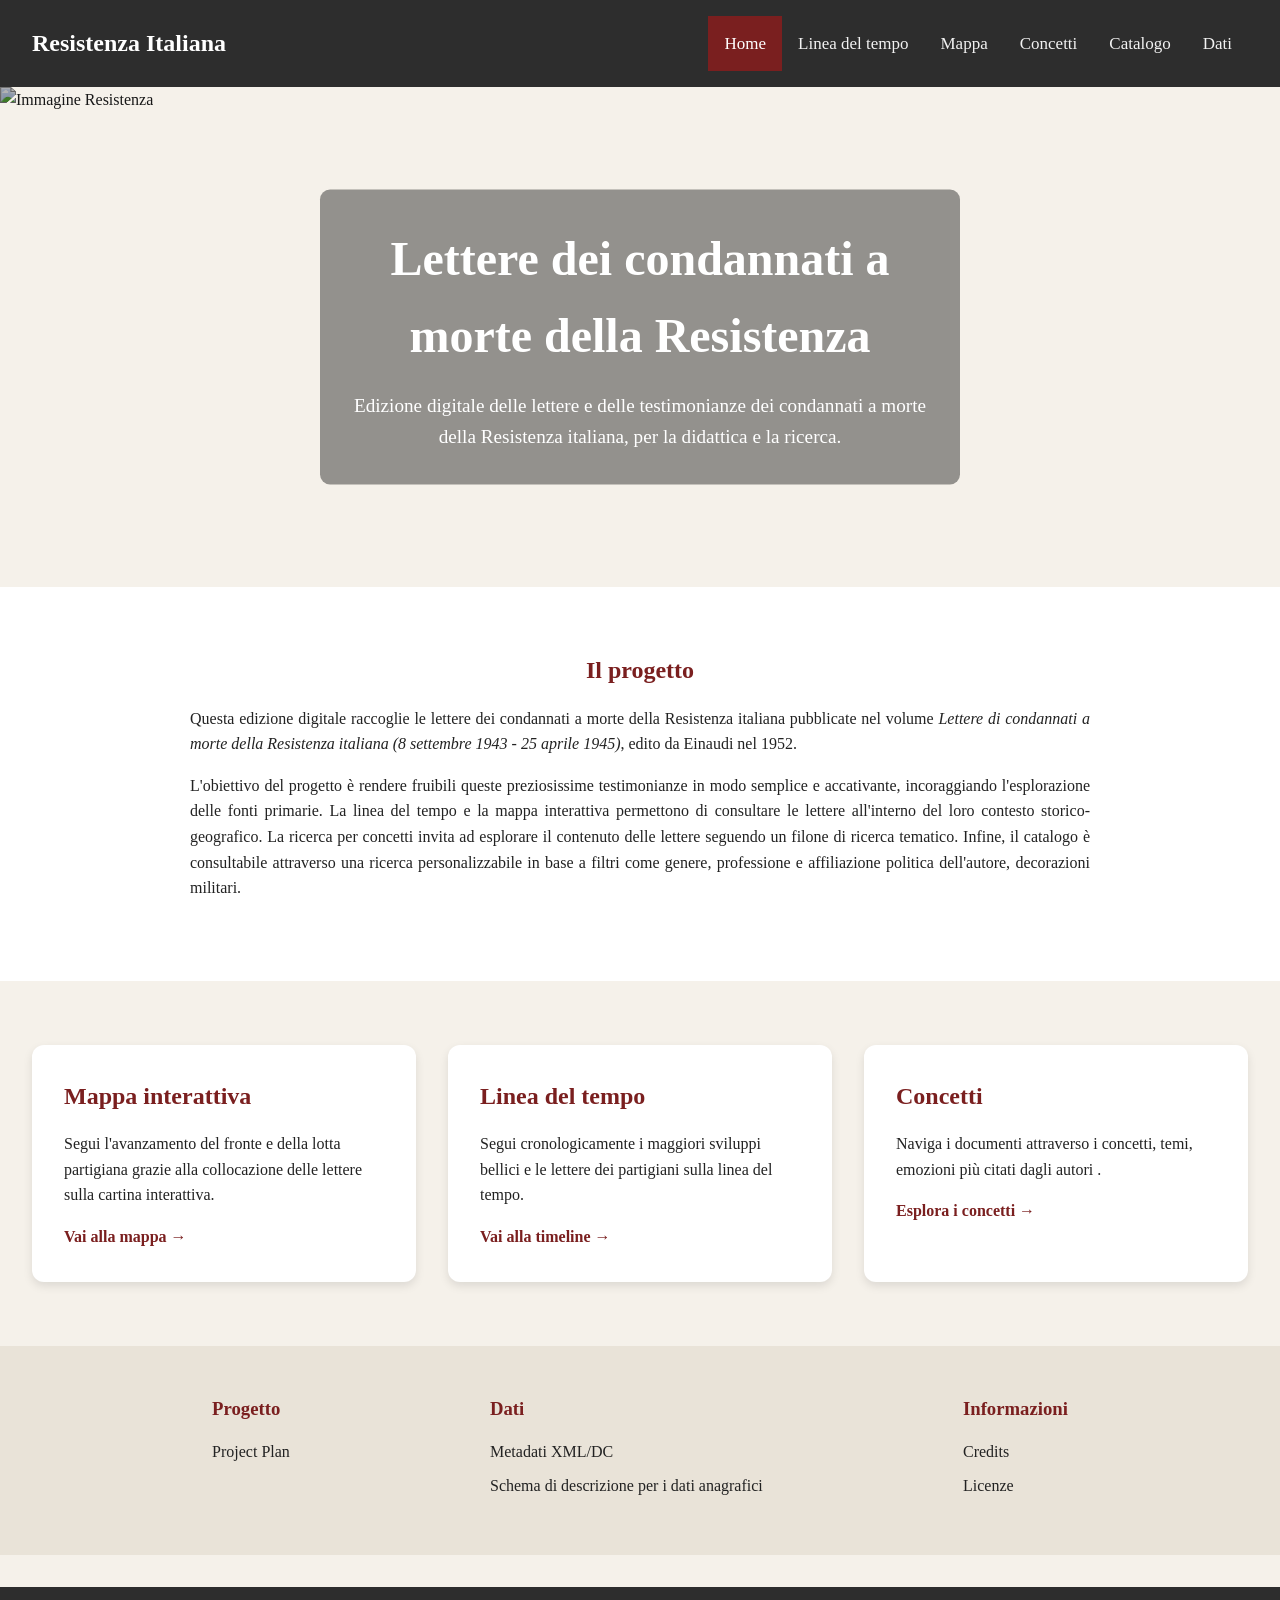
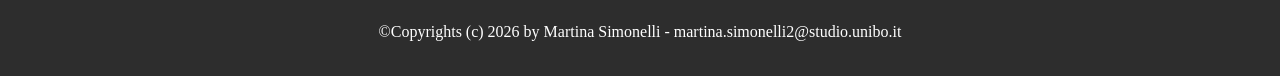
==== index.html @ 0315779f "Add files via upload" ====
<!DOCTYPE html>
<html lang="it">
<head>
  <meta charset="UTF-8">
  <meta name="viewport" content="width=device-width, initial-scale=1.0">
  <link rel="schema.DC" href="http://purl.org/dc/elements/1.1/" />
  <meta name="DC.Title" content="Lettere dei condannati a morte della Resistenza italiana (8 settembre 1943 - 25 aprile 1945)" />
  <meta name="DC.Creator" content="Martina Simonelli" />
  <meta name="DC.Subject" content="Resistenza italiana al nazifascismo, condannati a morte, lettere"/>
  <meta name="DC.Description" content="Un'edizione digitale della collezione di lettere dei condannati a morte della resistenza durante il periodo dell'occupazione nazifascista, curata da Malvezzi e Pirelli ed edita da Einaudi nel 1952. Le risorse sono accessibili con navigazione per concetti, navigazione del catalogo delle risorse tramite filtri, linea del tempo e mappa interattiva " />
  <meta name="DC.Publisher" content="Università degli Studi di Bologna - martina.simonelli2@studio.unibo.it" />
  <meta name="DC.Date" content="2026" />
  <meta name="DC.Type" content="Collection" />
  <meta name="DC.Type" content="Text" />
  <meta name="DC.Format" content="text/html" />
  <meta name="DC.Language" content="it" />
  <meta name="DC.Coverage" content="Italia" />
  <meta name="DC.Coverage" content="1943-1945" />
  <meta name="DC.Rights" content="Uso didattico e scientifico non commerciale. Creative Commons BY-NC 4.0" />
  <link rel="stylesheet" type="text/css" href="index.css" />
  <link rel="schema.DC" href="http://purl.org/dc/elements/1.1/" />
</head>

<body>

  <header>
    <div class="logo">Resistenza Italiana</div>

    <div class="topnav">
      <a class="active" href="home.html">Home</a>
      <a href="linea_del_tempo.html">Linea del tempo</a>
      <a href="mappa.html">Mappa</a>
      <a href="concetti.html">Concetti</a>
      <a href="catalogo.html">Catalogo</a>
      <a href="dati.html">Dati</a>
    </div>
  </header>

  <section class="hero">
    <img src="mausoleo_fosse_ardeatine2.jpg" alt="Immagine Resistenza">

    <div class="hero-text">
      <h1>Lettere dei condannati a morte della Resistenza</h1>
      <p>
        Edizione digitale delle lettere e delle testimonianze
        dei condannati a morte della Resistenza italiana, per la didattica e la ricerca.
      </p>
    </div>
  </section>

  <section class="project-description">
    <div class="container">
        <h2>Il progetto</h2>

        <p>
            Questa edizione digitale raccoglie le lettere dei condannati a
            morte della Resistenza italiana pubblicate nel volume
            <em>Lettere di condannati a morte della Resistenza italiana
            (8 settembre 1943 - 25 aprile 1945)</em>, edito da Einaudi nel 1952.
        </p>

        <p>
            L'obiettivo del progetto è rendere fruibili queste preziosissime testimonianze
            in modo semplice e accativante, incoraggiando l'esplorazione delle fonti primarie.
            La linea del tempo e la mappa interattiva permettono di consultare le lettere all'interno
            del loro contesto storico-geografico. La ricerca per concetti invita ad esplorare il contenuto
            delle lettere seguendo un filone di ricerca tematico. Infine, il catalogo è consultabile attraverso
            una ricerca personalizzabile in base a filtri come genere, professione e affiliazione politica dell'autore,
            decorazioni militari. 
        </p>
    </div>
  </section>

  <section class="sections">

    <div class="card">
      <h2>Mappa interattiva</h2>
      <p>
        Segui l'avanzamento del fronte e della lotta partigiana 
        grazie alla collocazione delle lettere sulla cartina interattiva.
      </p>
      <a href="mappa.html">Vai alla mappa →</a>
    </div>

    <div class="card">
      <h2>Linea del tempo</h2>
      <p>
        Segui cronologicamente i maggiori sviluppi bellici e le lettere
        dei partigiani sulla linea del tempo.
      </p>
      <a href="linea_del_tempo.html">Vai alla timeline →</a>
    </div>

    <div class="card">
      <h2>Concetti</h2>
      <p>
        Naviga i documenti attraverso i concetti, temi, emozioni più citati dagli autori 
        .
      </p>
      <a href="concetti.html">Esplora i concetti →</a>
    </div>

  </section>

  <section class="pre-footer">

    <div class="pre-footer-column">
        <h3>Progetto</h3>
        <ul>
            <li><a href="project-plan.html">Project Plan</a></li>
        </ul>
    </div>

    <div class="pre-footer-column">
        <h3>Dati</h3>
        <ul>
            <li><a href="metadati-progetto.xml">Metadati XML/DC</a></li>
            <li><a href="xml.html">Schema di descrizione per i dati anagrafici</a></li>
        </ul>
    </div>

    <div class="pre-footer-column">
        <h3>Informazioni</h3>
        <ul>
            <li><a href="credits.html">Credits</a></li>
            <li><a href="licenze.html">Licenze</a></li>
        </ul>
    </div>

  </section>
    <footer>
      <p>
        ©Copyrights (c) 2026 by Martina Simonelli - martina.simonelli2@studio.unibo.it
      </p>
    </footer>

</body>
</html>
---- index.css ----
* {
      margin: 0;
      padding: 0;
      box-sizing: border-box;
    }

    body {
      font-family: Georgia, serif;
      background-color: #f5f1ea;
      color: #222;
      line-height: 1.6;
    }

    header {
      position: sticky;
      top: 0;
      z-index: 1000;
      background-color: #2d2d2d;
      color: white;
      padding: 1rem 2rem;
      display: flex;
      justify-content: space-between;
      align-items: center;
    }

    .logo {
      font-size: 1.5rem;
      font-weight: bold;
    }

    .topnav {
      overflow: hidden;
      background-color: #2d2d2d;
    }

    .topnav a {
      float: left;
      color: #f2f2f2;
      text-align: center;
      padding: 14px 16px;
      text-decoration: none;
      font-size: 17px;
    }

    .topnav a:hover {
      background-color: #ddd;
      color: black;
    }

    .topnav a.active {
      background-color: #7a1f1f;
      color: white;
    }

    .hero {
      position: relative;
      width: 100%;
      height: 500px;
      overflow: hidden;
    }

    .hero img {
      width: 100%;
      height: 100%;
      object-fit: cover;
      filter: brightness(70%);
    }

    .hero-text {
      position: absolute;
      top: 50%;
      left: 50%;
      transform: translate(-50%, -50%);
      color: white;
      text-align: center;
      background-color: rgba(0,0,0,0.4);
      padding: 2rem;
      border-radius: 10px;
    }

    .hero-text h1 {
      font-size: 3rem;
      margin-bottom: 1rem;
    }

    .hero-text p {
      font-size: 1.2rem;
    }
    .project-description {
      padding: 4rem 10%;
      background-color: white;
    }

    .project-description h2 {
      color: #7a1f1f;
      margin-bottom: 1rem;
      text-align: center;
    }

    .project-description p {
      max-width: 900px;
      margin: 0 auto 1rem auto;
      text-align: justify;
    }
    .sections {
      display: grid;
      grid-template-columns: repeat(auto-fit, minmax(250px, 1fr));
      gap: 2rem;
      padding: 4rem 2rem;
    }

    .card {
      background-color: white;
      padding: 2rem;
      border-radius: 12px;
      box-shadow: 0 4px 10px rgba(0,0,0,0.1);
      transition: transform 0.3s;
    }

    .card:hover {
      transform: translateY(-5px);
    }

    .card h2 {
      margin-bottom: 1rem;
      color: #7a1f1f;
    }

    .card p {
      margin-bottom: 1rem;
    }

    .card a {
      text-decoration: none;
      color: #7a1f1f;
      font-weight: bold;
    }
    
    .pre-footer {
      background-color: #e9e3d8;
      padding: 3rem 10%;
      display: flex;
      justify-content: space-around;
      flex-wrap: wrap;
      gap: 2rem;
    }

    .pre-footer-column h3 {
      color: #7a1f1f;
      margin-bottom: 1rem;
    }

    .pre-footer-column ul {
      list-style: none;
    }

    .pre-footer-column li {
      margin-bottom: 0.5rem;
    }

    .pre-footer-column a {
      text-decoration: none;
      color: #222;
    }

    .pre-footer-column a:hover {
      color: #7a1f1f;
    }
    
    footer {
      background-color: #2d2d2d;
      color: white;
      text-align: center;
      padding: 2rem;
      margin-top: 2rem;
    }

    @media (max-width: 768px) {
      .hero-text h1 {
        font-size: 2rem;
      }

      nav ul {
        flex-direction: column;
        gap: 0.5rem;
      }

      header {
        flex-direction: column;
        gap: 1rem;
      }
    }
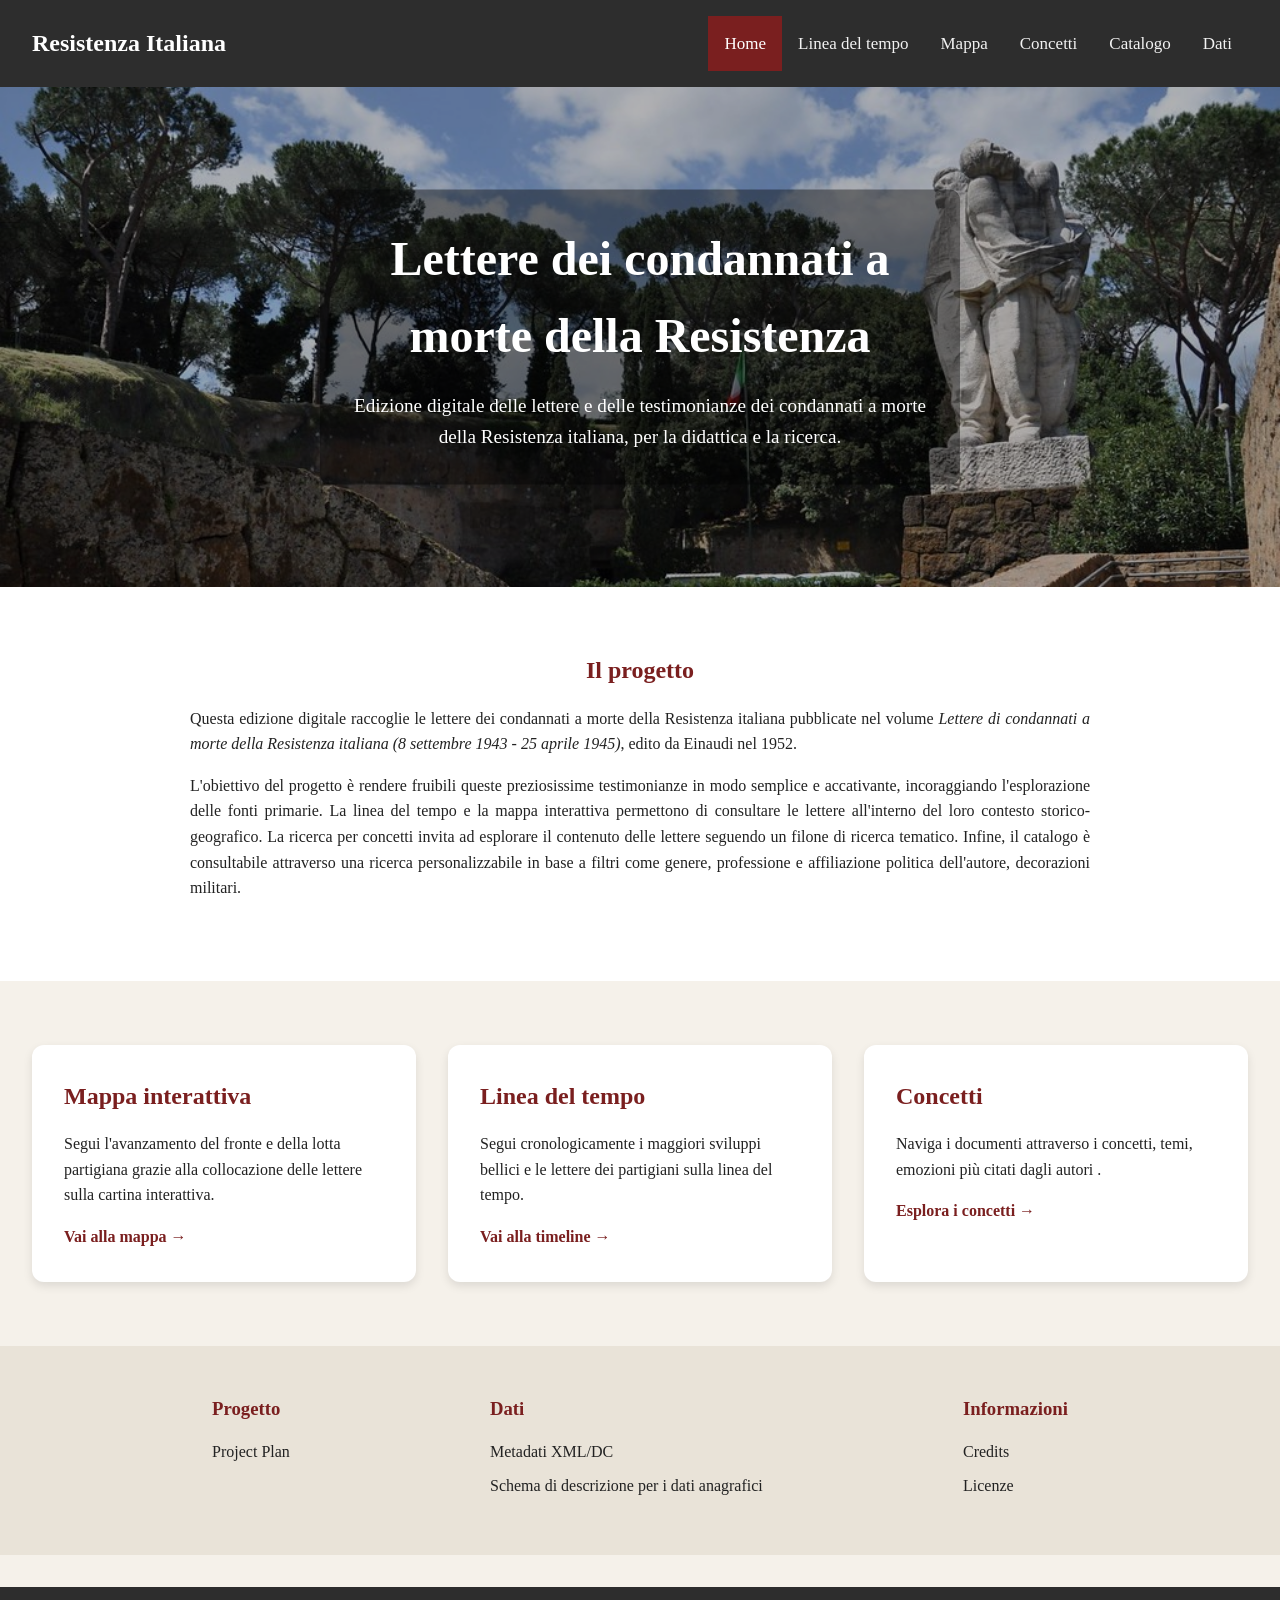
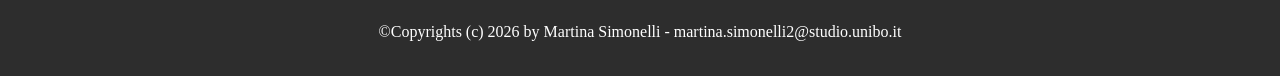
==== commit f0d665c8: "Fix HTML encoding issues in index.html" ====
--- a/index.html
+++ b/index.html
@@ -4,7 +4,7 @@
   <meta charset="UTF-8">
   <meta name="viewport" content="width=device-width, initial-scale=1.0">
   <link rel="schema.DC" href="http://purl.org/dc/elements/1.1/" />
-  <meta name="DC.Title" content="Lettere dei condannati a morte della Resistenza italiana (8 settembre 1943 - 25 aprile 1945)" />
+  <meta name="DC.Title" content="Edizione digitale delle lettere dei condannati a morte della Resistenza italiana (8 settembre 1943 - 25 aprile 1945)" />
   <meta name="DC.Creator" content="Martina Simonelli" />
   <meta name="DC.Subject" content="Resistenza italiana al nazifascismo, condannati a morte, lettere"/>
   <meta name="DC.Description" content="Un'edizione digitale della collezione di lettere dei condannati a morte della resistenza durante il periodo dell'occupazione nazifascista, curata da Malvezzi e Pirelli ed edita da Einaudi nel 1952. Le risorse sono accessibili con navigazione per concetti, navigazione del catalogo delle risorse tramite filtri, linea del tempo e mappa interattiva " />
